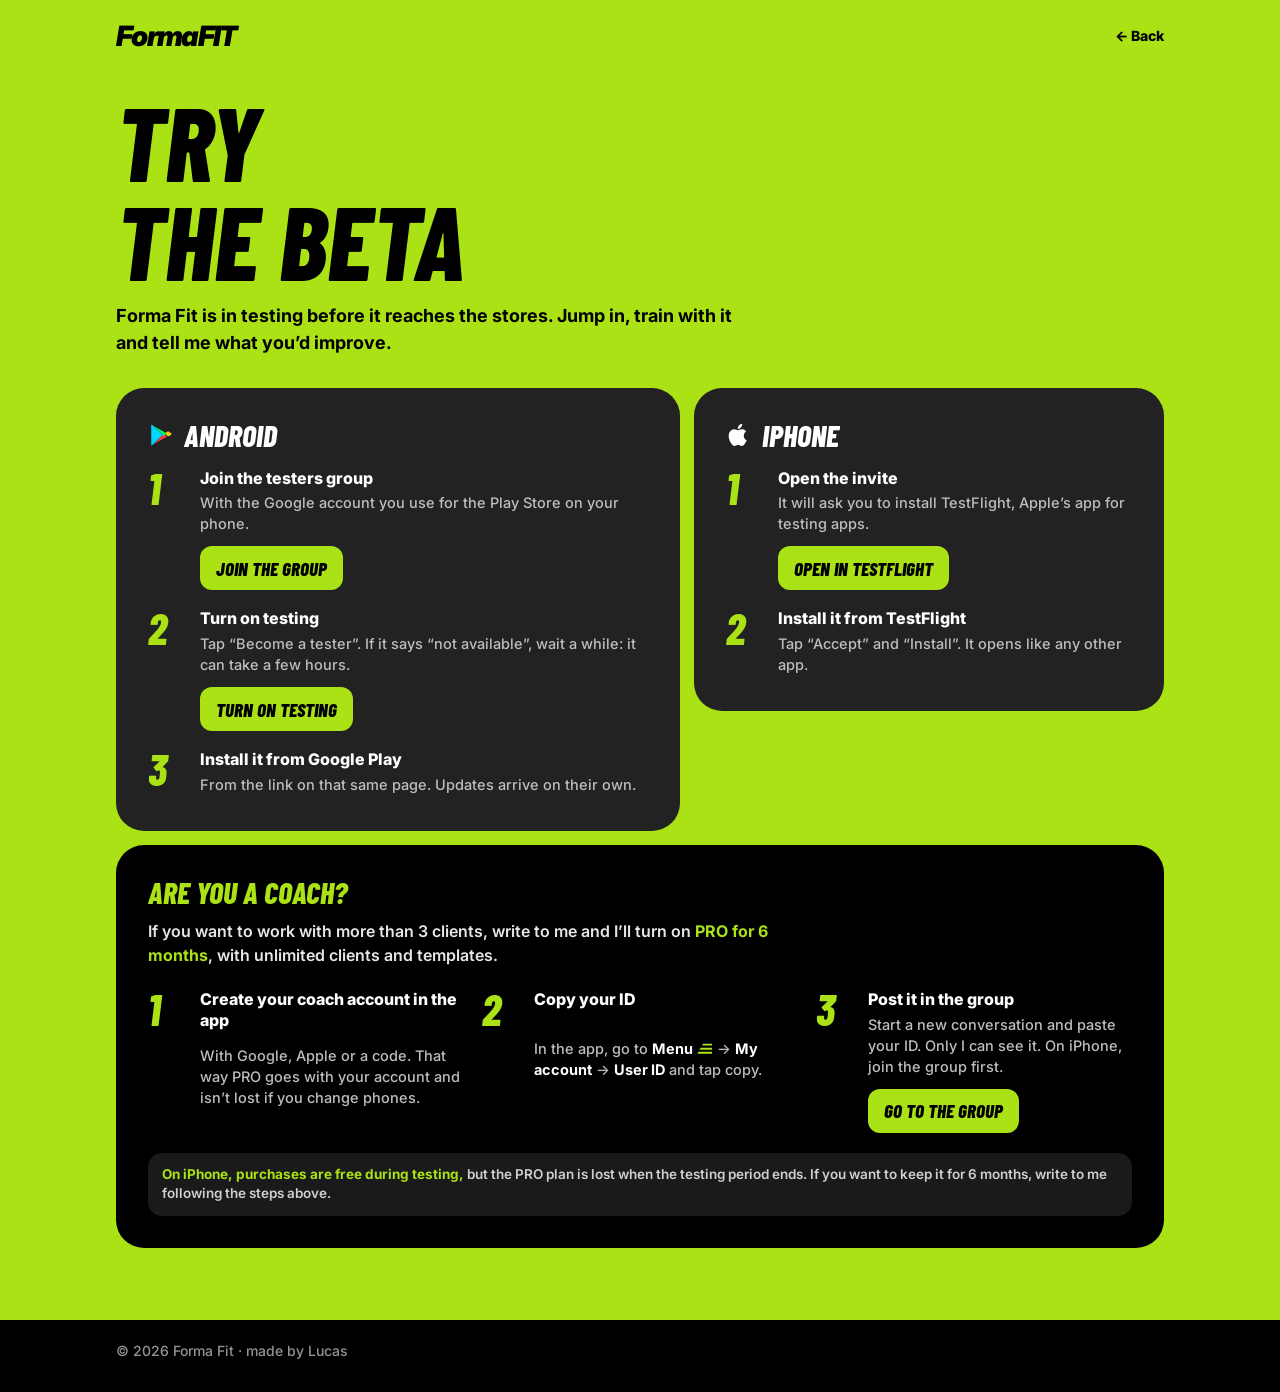
==== beta/index.html @ 675e8286 "Beta: página /beta/ con los pasos de Android y iPhone; los CTA llevan a ella (M02-03) Mientras BETA " ====
<!doctype html>
<html lang="es">
<head>
<meta charset="utf-8">
<meta name="viewport" content="width=device-width, initial-scale=1">
<title>Beta · Forma Fit</title>
<meta name="description" content="Cómo entrar a probar la beta de Forma Fit en Android y iPhone.">
<link rel="icon" href="/favicon.png">
<link rel="preconnect" href="https://fonts.googleapis.com">
<link rel="preconnect" href="https://fonts.gstatic.com" crossorigin>
<link rel="stylesheet" href="https://fonts.googleapis.com/css2?family=Barlow+Condensed:ital,wght@1,800&family=Inter:wght@500;600;700;800;900&display=swap">
<style>
/* Página de la beta: a ella llevan los CTA de la landing mientras la app no
   está publicada (BETA en /index.html). Al publicar, los CTA vuelven a las
   tiendas y esta página sobra. Idioma: el mismo que eligió la landing. */
:root { --lime: #aae216; --card: #222; --text: #e6e6e6; --muted: #949494; --max: 1080px; }
* { box-sizing: border-box; }
html { -webkit-text-size-adjust: 100%; }
body { margin: 0; background: var(--lime); color: #000; font: 500 16px/1.55 Inter, system-ui, sans-serif; -webkit-font-smoothing: antialiased; }
a { color: inherit; }
.wrap { width: 100%; max-width: var(--max); margin: 0 auto; padding: 0 16px; }
.disp { font-family: "Barlow Condensed", sans-serif; font-style: italic; font-weight: 800; line-height: .95; text-transform: uppercase; }

.top { display: flex; justify-content: space-between; align-items: center; padding: 22px 0 18px; }
.logo { font: italic 900 28px/1 Inter; letter-spacing: -.06em; text-decoration: none; }
.back { font: 800 14px/1 Inter; text-decoration: none; }

h1 { font-size: clamp(56px, 16vw, 104px); margin: 24px 0 0; }
.lead { margin: 12px 0 0; font: 700 18px/1.5 Inter; max-width: 52ch; }

.plats { display: grid; gap: 14px; margin-top: 32px; }
.plat { background: var(--card); color: var(--text); border-radius: 28px; padding: 24px 22px; }
.plat-h { display: flex; align-items: center; gap: 10px; margin: 0 0 18px; color: #fff; font: italic 800 30px/1 "Barlow Condensed"; text-transform: uppercase; }
.plat-h svg { width: 26px; height: 26px; }
.plat.pro { background: #000; }
.plat.pro .plat-h { color: var(--lime); }
.pro-lead { margin: -6px 0 22px; color: #e6e6e6; font: 600 16px/1.5 Inter; max-width: 60ch; }
.pro-lead b { color: var(--lime); }
.ico { width: 1.1em; height: 1.1em; vertical-align: -3px; fill: var(--lime); }
.steps { list-style: none; margin: 0; padding: 0; display: grid; gap: 18px; counter-reset: s; }
.steps li { display: grid; grid-template-columns: 40px 1fr; gap: 4px 12px; counter-increment: s; }
.steps li::before { content: counter(s); grid-row: span 3; font: italic 800 44px/.9 "Barlow Condensed"; color: var(--lime); }
.steps b { color: #fff; font: 800 16px/1.3 Inter; }
.steps p { margin: 0; color: #bdbdbd; font-size: 14.5px; line-height: 1.45; }
.steps i { color: #fff; font-style: normal; font-weight: 700; }
.btn { justify-self: start; margin-top: 8px; display: inline-flex; align-items: center; height: 44px; padding: 0 16px; border-radius: 12px; background: var(--lime); color: #000; text-decoration: none; font: italic 800 19px/1 "Barlow Condensed"; text-transform: uppercase; }
.warn { margin: 20px 0 0; padding: 12px 14px; border-radius: 14px; background: #1a1a1a; color: #cfcfcf; font: 600 13.5px/1.45 Inter; }
.warn b { color: var(--lime); }
@media (min-width: 860px) {
  .plats { grid-template-columns: 1.2fr 1fr; align-items: start; }
  .plat { padding: 32px; }
  .plat.pro { grid-column: 1 / -1; }
  .plat.pro .steps { grid-template-columns: repeat(3, 1fr); }
}

footer { margin-top: 72px; background: #000; color: var(--muted); font-size: 14px; padding: 20px 0 30px; }
</style>
</head>
<body>
<svg width="0" height="0" style="position:absolute" aria-hidden="true">
  <symbol id="gp" viewBox="0 0 24 24"><path fill="#00d7fe" d="M3.6 2.2 13.4 12l-9.8 9.8c-.4-.2-.6-.6-.6-1.1V3.3c0-.5.2-.9.6-1.1Z"/><path fill="#ffce00" d="m18.5 8.6 2.6 1.5c.8.5.8 1.3 0 1.8l-2.6 1.5-3-3 3-1.8Z"/><path fill="#ff3a44" d="m14.6 10.8 2.7 2.7-11.8 6.7 9.1-9.4Z"/><path fill="#00f076" d="M5.5 3.8l11.8 6.7-2.7 2.7-9.1-9.4Z"/></symbol>
  <symbol id="ap" viewBox="0 0 24 24"><path fill="currentColor" d="M16.4 12.6c0-2.6 2.1-3.8 2.2-3.9-1.2-1.8-3.1-2-3.7-2-1.6-.2-3.1.9-3.9.9-.8 0-2-.9-3.4-.9-1.7 0-3.3 1-4.2 2.6-1.8 3.1-.5 7.7 1.3 10.2.9 1.2 1.9 2.6 3.2 2.6 1.3-.1 1.8-.8 3.3-.8 1.6 0 2 .8 3.4.8 1.4 0 2.3-1.3 3.1-2.5 1-1.4 1.4-2.8 1.4-2.9 0 0-2.7-1-2.7-4.1ZM13.9 4.9c.7-.9 1.2-2 1.1-3.2-1 0-2.3.7-3 1.6-.7.8-1.2 2-1.1 3.1 1.1.1 2.3-.6 3-1.5Z"/></symbol>
</svg>

<div class="wrap">
  <div class="top"><a class="logo" href="/">FormaFIT</a><a class="back" href="/" data-t="back">← Volver</a></div>

  <h1 class="disp" data-t="h1">Prueba<br>la beta</h1>
  <p class="lead" data-t="lead">Forma Fit está en pruebas antes de salir en las tiendas. Entra, entrena con ella y cuéntame qué mejorarías.</p>

  <div class="plats">
    <section class="plat">
      <h2 class="plat-h"><svg aria-hidden="true"><use href="#gp"/></svg>Android</h2>
      <ol class="steps">
        <li><b data-t="a1">Únete al grupo de testers</b><p data-t="a1p">Con la cuenta de Google que usas en el Play Store del móvil.</p><a class="btn" href="https://groups.google.com/g/formafit-beta" data-t="a1b">Unirme al grupo</a></li>
        <li><b data-t="a2">Activa la prueba</b><p data-t="a2p">Pulsa «Convertirse en tester». Si te sale «no disponible», espera un rato: puede tardar unas horas.</p><a class="btn" href="https://play.google.com/apps/testing/com.formastudio.formafit" data-t="a2b">Activar la prueba</a></li>
        <li><b data-t="a3">Instálala desde Google Play</b><p data-t="a3p">Desde el enlace que aparece en esa misma página. Las actualizaciones te llegan solas.</p></li>
      </ol>
    </section>

    <section class="plat">
      <h2 class="plat-h"><svg aria-hidden="true"><use href="#ap"/></svg>iPhone</h2>
      <ol class="steps">
        <li><b data-t="i1">Abre la invitación</b><p data-t="i1p">Te pedirá instalar TestFlight, la app de Apple para probar apps.</p><a class="btn" href="https://testflight.apple.com/join/rZQrqPW6" data-t="i1b">Abrir en TestFlight</a></li>
        <li><b data-t="i2">Instálala desde TestFlight</b><p data-t="i2p">Pulsa «Aceptar» e «Instalar». Se abre como cualquier otra app.</p></li>
      </ol>
    </section>

    <section class="plat pro">
      <h2 class="plat-h" data-t="pH">¿Eres entrenador/a?</h2>
      <p class="pro-lead" data-t="pLead">Si quieres trabajar con más de 3 clientes, escríbeme y te activo <b>PRO durante 6 meses</b>, con clientes y plantillas ilimitados.</p>
      <ol class="steps">
        <li><b data-t="p1">Crea tu cuenta de entrenador/a en la app</b><p data-t="p1p">Con Google, Apple o código. Así el PRO va con tu cuenta y no se pierde al cambiar de móvil.</p></li>
        <li><b data-t="p2">Copia tu ID</b><p><span data-t="p2a">En la app, ve a <i>Menú</i></span> <svg class="ico" viewBox="0 0 26 26" aria-hidden="true"><path d="M10 4.5H24.5V7.5H8Z M6 11.1H24.5V14.1H4Z M2.4 17.7H24.5V20.7H.4Z"/></svg> <span data-t="p2b">→ <i>Mi cuenta</i> → <i>ID de usuario</i> y pulsa copiar.</span></p></li>
        <li><b data-t="p3">Publícalo en el grupo</b><p data-t="p3p">Abre una conversación nueva y pega tu ID. Solo lo veo yo. En iPhone, únete primero al grupo.</p><a class="btn" href="https://groups.google.com/g/formafit-beta" data-t="p3b">Ir al grupo</a></li>
      </ol>
      <p class="warn" data-t="iosWarn"><b>En iPhone, durante la prueba las compras son gratis,</b> pero el plan PRO se pierde cuando termina el periodo de pruebas. Si quieres conservarlo 6 meses, escríbeme siguiendo los pasos de arriba.</p>
    </section>
  </div>
</div>

<footer><div class="wrap" data-t="foot">© 2026 Forma Fit · hecha por Lucas</div></footer>

<script>
// El idioma que eligió la landing (localStorage 'lang'); si no, el del navegador.
let saved = null;
try { saved = localStorage.getItem('lang'); } catch {}
const en = saved ? saved === 'en' : !navigator.languages.some((l) => l.toLowerCase().startsWith('es'));
const EN = {
  back: '← Back',
  h1: 'Try<br>the beta',
  lead: 'Forma Fit is in testing before it reaches the stores. Jump in, train with it and tell me what you’d improve.',
  a1: 'Join the testers group',
  a1p: 'With the Google account you use for the Play Store on your phone.',
  a1b: 'Join the group',
  a2: 'Turn on testing',
  a2p: 'Tap “Become a tester”. If it says “not available”, wait a while: it can take a few hours.',
  a2b: 'Turn on testing',
  a3: 'Install it from Google Play',
  a3p: 'From the link on that same page. Updates arrive on their own.',
  i1: 'Open the invite',
  i1p: 'It will ask you to install TestFlight, Apple’s app for testing apps.',
  i1b: 'Open in TestFlight',
  i2: 'Install it from TestFlight',
  i2p: 'Tap “Accept” and “Install”. It opens like any other app.',
  pH: 'Are you a coach?',
  pLead: 'If you want to work with more than 3 clients, write to me and I’ll turn on <b>PRO for 6 months</b>, with unlimited clients and templates.',
  p1: 'Create your coach account in the app',
  p1p: 'With Google, Apple or a code. That way PRO goes with your account and isn’t lost if you change phones.',
  p2: 'Copy your ID',
  p2a: 'In the app, go to <i>Menu</i>',
  p2b: '→ <i>My account</i> → <i>User ID</i> and tap copy.',
  p3: 'Post it in the group',
  p3p: 'Start a new conversation and paste your ID. Only I can see it. On iPhone, join the group first.',
  p3b: 'Go to the group',
  iosWarn: '<b>On iPhone, purchases are free during testing,</b> but the PRO plan is lost when the testing period ends. If you want to keep it for 6 months, write to me following the steps above.',
  foot: '© 2026 Forma Fit · made by Lucas',
};
if (en) {
  document.documentElement.lang = 'en';
  document.title = 'Beta · Forma Fit';
  document.querySelectorAll('[data-t]').forEach((el) => { const v = EN[el.dataset.t]; if (v != null) el.innerHTML = v; });
}
</script>
</body>
</html>
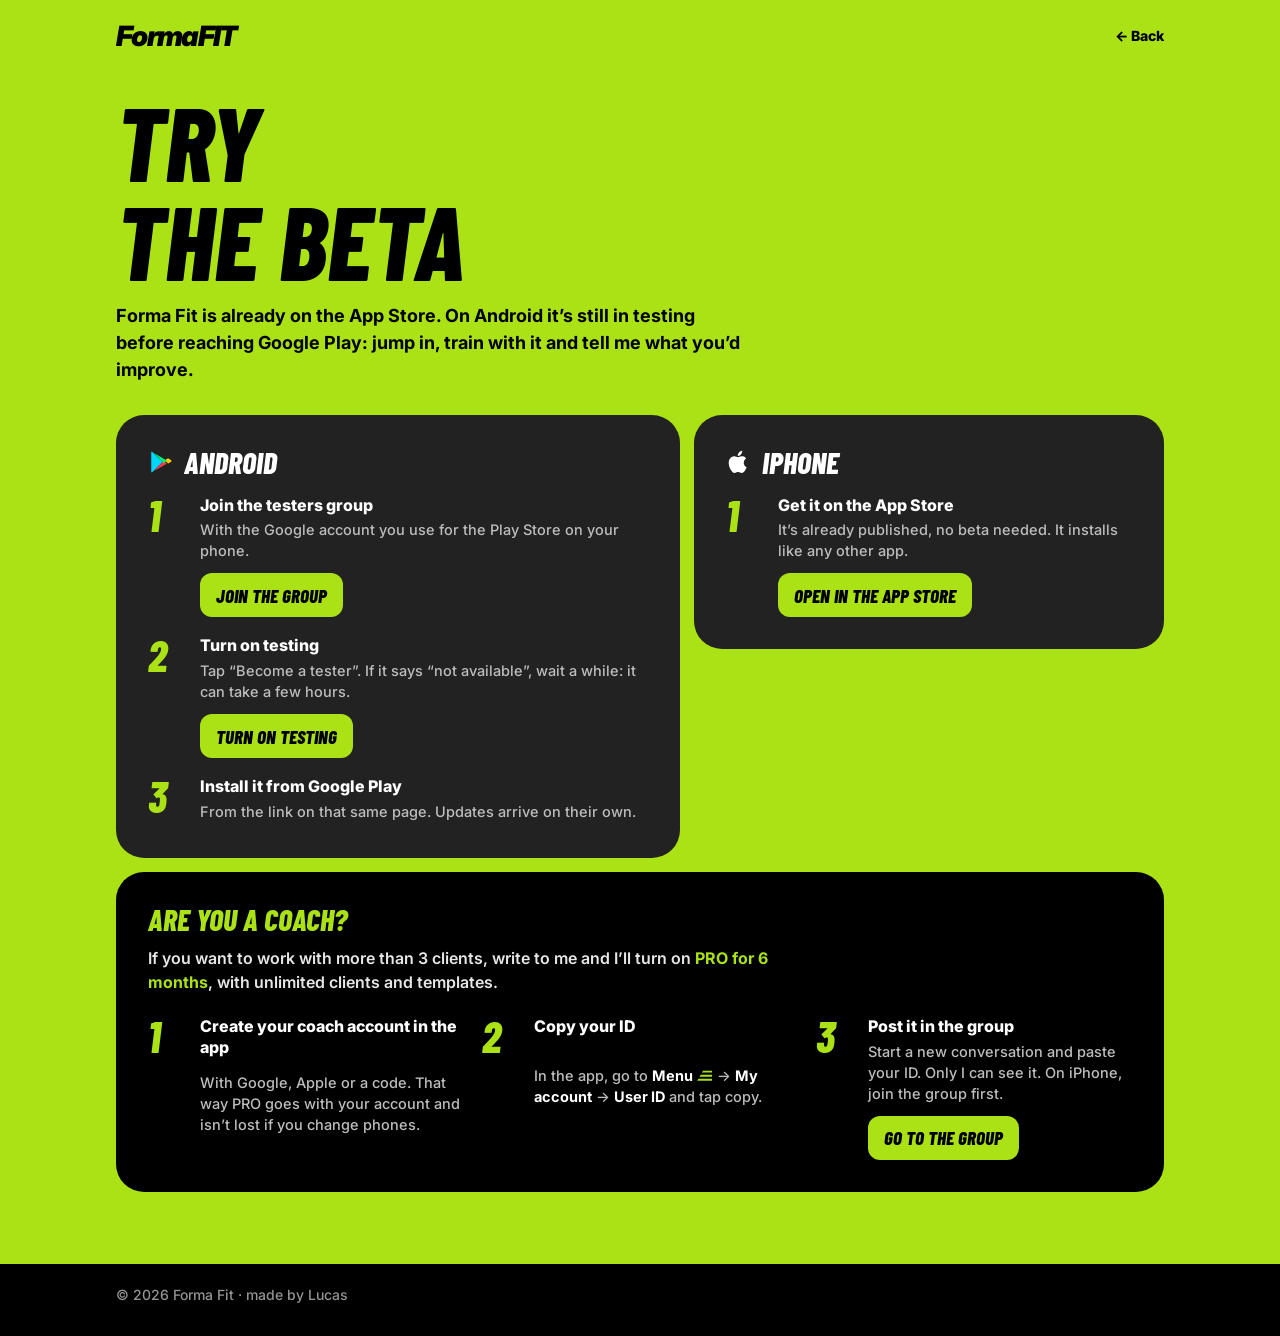
==== commit ef5a08d9: "Web: enlace del App Store; Android sigue en beta; beta sin TestFlight Co-Authored-By: Claude Sonnet " ====
--- a/beta/index.html
+++ b/beta/index.html
@@ -66,7 +66,7 @@
   <div class="top"><a class="logo" href="/">FormaFIT</a><a class="back" href="/" data-t="back">← Volver</a></div>
 
   <h1 class="disp" data-t="h1">Prueba<br>la beta</h1>
-  <p class="lead" data-t="lead">Forma Fit está en pruebas antes de salir en las tiendas. Entra, entrena con ella y cuéntame qué mejorarías.</p>
+  <p class="lead" data-t="lead">Forma Fit ya está en el App Store. En Android sigue en pruebas antes de salir en Google Play: entra, entrena con ella y cuéntame qué mejorarías.</p>
 
   <div class="plats">
     <section class="plat">
@@ -81,8 +81,7 @@
     <section class="plat">
       <h2 class="plat-h"><svg aria-hidden="true"><use href="#ap"/></svg>iPhone</h2>
       <ol class="steps">
-        <li><b data-t="i1">Abre la invitación</b><p data-t="i1p">Te pedirá instalar TestFlight, la app de Apple para probar apps.</p><a class="btn" href="https://testflight.apple.com/join/rZQrqPW6" data-t="i1b">Abrir en TestFlight</a></li>
-        <li><b data-t="i2">Instálala desde TestFlight</b><p data-t="i2p">Pulsa «Aceptar» e «Instalar». Se abre como cualquier otra app.</p></li>
+        <li><b data-t="i1">Descárgala en el App Store</b><p data-t="i1p">Ya está publicada, no hace falta beta. Se instala como cualquier otra app.</p><a class="btn" href="https://apps.apple.com/app/id6797842181" data-t="i1b">Abrir en el App Store</a></li>
       </ol>
     </section>
 
@@ -94,7 +93,6 @@
         <li><b data-t="p2">Copia tu ID</b><p><span data-t="p2a">En la app, ve a <i>Menú</i></span> <svg class="ico" viewBox="0 0 26 26" aria-hidden="true"><path d="M10 4.5H24.5V7.5H8Z M6 11.1H24.5V14.1H4Z M2.4 17.7H24.5V20.7H.4Z"/></svg> <span data-t="p2b">→ <i>Mi cuenta</i> → <i>ID de usuario</i> y pulsa copiar.</span></p></li>
         <li><b data-t="p3">Publícalo en el grupo</b><p data-t="p3p">Abre una conversación nueva y pega tu ID. Solo lo veo yo. En iPhone, únete primero al grupo.</p><a class="btn" href="https://groups.google.com/g/formafit-beta" data-t="p3b">Ir al grupo</a></li>
       </ol>
-      <p class="warn" data-t="iosWarn"><b>En iPhone, durante la prueba las compras son gratis,</b> pero el plan PRO se pierde cuando termina el periodo de pruebas. Si quieres conservarlo 6 meses, escríbeme siguiendo los pasos de arriba.</p>
     </section>
   </div>
 </div>
@@ -109,7 +107,7 @@
 const EN = {
   back: '← Back',
   h1: 'Try<br>the beta',
-  lead: 'Forma Fit is in testing before it reaches the stores. Jump in, train with it and tell me what you’d improve.',
+  lead: 'Forma Fit is already on the App Store. On Android it’s still in testing before reaching Google Play: jump in, train with it and tell me what you’d improve.',
   a1: 'Join the testers group',
   a1p: 'With the Google account you use for the Play Store on your phone.',
   a1b: 'Join the group',
@@ -118,11 +116,9 @@
   a2b: 'Turn on testing',
   a3: 'Install it from Google Play',
   a3p: 'From the link on that same page. Updates arrive on their own.',
-  i1: 'Open the invite',
-  i1p: 'It will ask you to install TestFlight, Apple’s app for testing apps.',
-  i1b: 'Open in TestFlight',
-  i2: 'Install it from TestFlight',
-  i2p: 'Tap “Accept” and “Install”. It opens like any other app.',
+  i1: 'Get it on the App Store',
+  i1p: 'It’s already published, no beta needed. It installs like any other app.',
+  i1b: 'Open in the App Store',
   pH: 'Are you a coach?',
   pLead: 'If you want to work with more than 3 clients, write to me and I’ll turn on <b>PRO for 6 months</b>, with unlimited clients and templates.',
   p1: 'Create your coach account in the app',
@@ -133,7 +129,6 @@
   p3: 'Post it in the group',
   p3p: 'Start a new conversation and paste your ID. Only I can see it. On iPhone, join the group first.',
   p3b: 'Go to the group',
-  iosWarn: '<b>On iPhone, purchases are free during testing,</b> but the PRO plan is lost when the testing period ends. If you want to keep it for 6 months, write to me following the steps above.',
   foot: '© 2026 Forma Fit · made by Lucas',
 };
 if (en) {
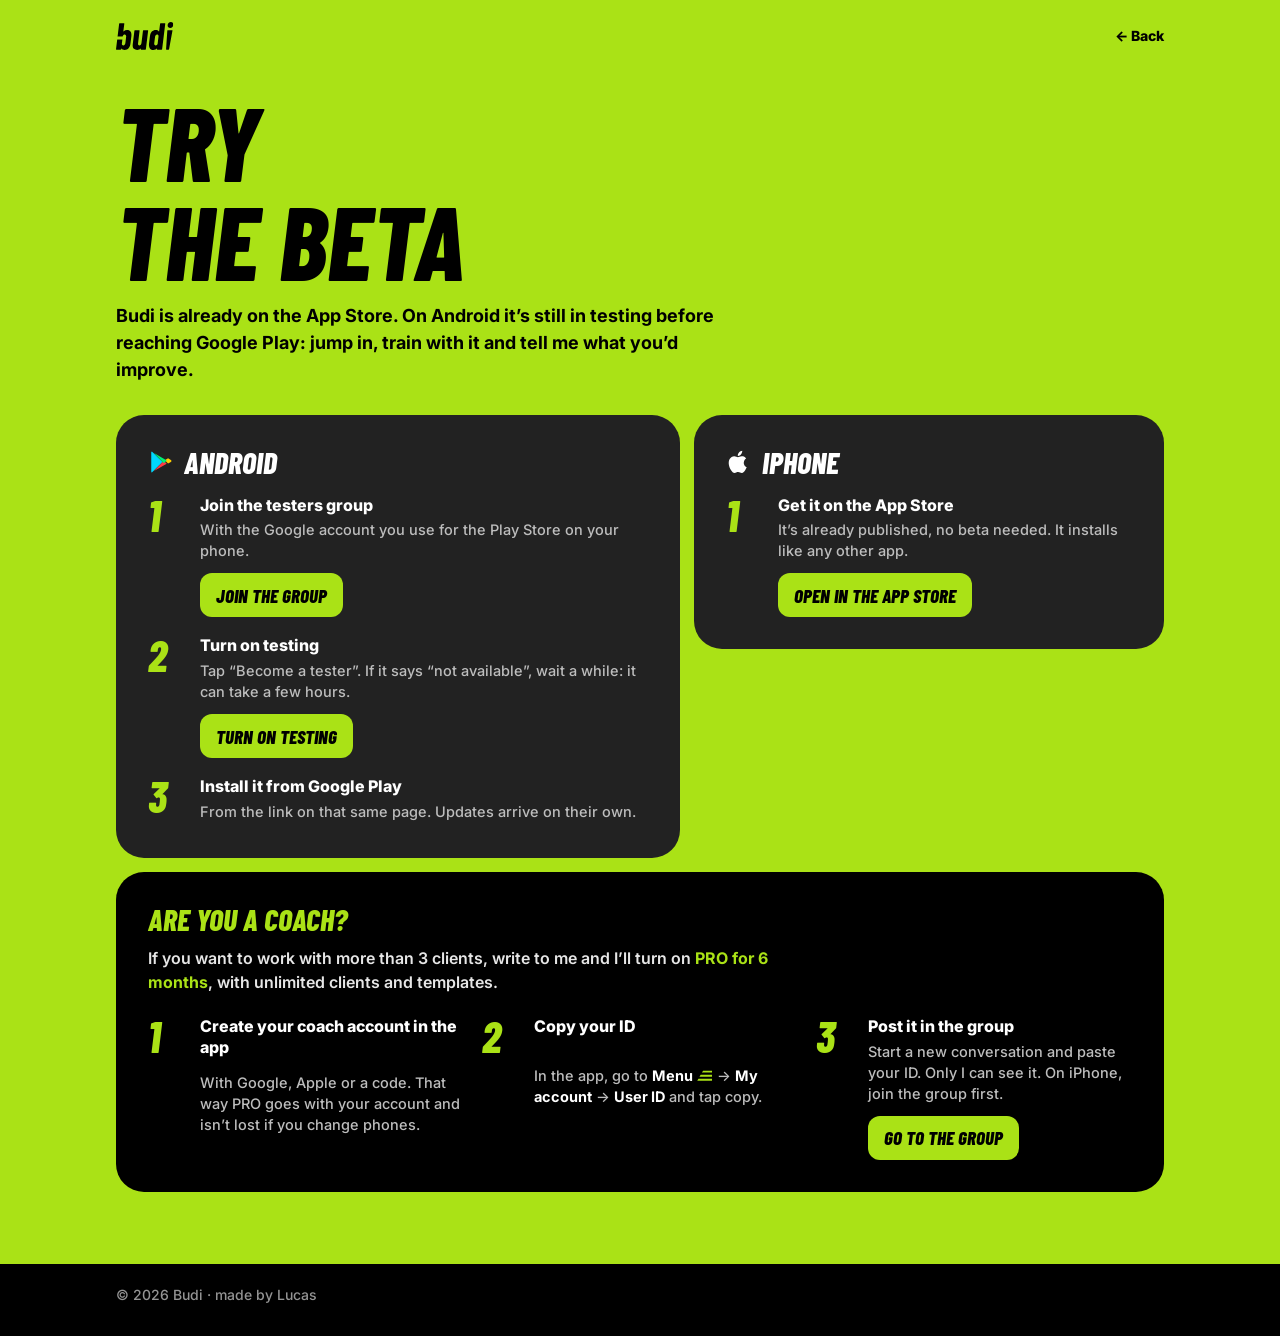
==== commit 2faa56d8: "Web: Budi — nombre, logo, icono, dominio budiapp.app, sitemap y robots Co-Authored-By: Claude Opus 5" ====
--- a/beta/index.html
+++ b/beta/index.html
@@ -3,8 +3,8 @@
 <head>
 <meta charset="utf-8">
 <meta name="viewport" content="width=device-width, initial-scale=1">
-<title>Beta · Forma Fit</title>
-<meta name="description" content="Cómo entrar a probar la beta de Forma Fit en Android y iPhone.">
+<title>Beta · Budi</title>
+<meta name="description" content="Cómo entrar a probar la beta de Budi en Android y iPhone.">
 <link rel="icon" href="/favicon.png">
 <link rel="preconnect" href="https://fonts.googleapis.com">
 <link rel="preconnect" href="https://fonts.gstatic.com" crossorigin>
@@ -22,7 +22,8 @@
 .disp { font-family: "Barlow Condensed", sans-serif; font-style: italic; font-weight: 800; line-height: .95; text-transform: uppercase; }
 
 .top { display: flex; justify-content: space-between; align-items: center; padding: 22px 0 18px; }
-.logo { font: italic 900 28px/1 Inter; letter-spacing: -.06em; text-decoration: none; }
+.logo { display: inline-flex; font-size: 28px; color: inherit; text-decoration: none; }
+.logo svg { height: 1em; width: calc(1em * 380 / 185); fill: currentColor; }
 .back { font: 800 14px/1 Inter; text-decoration: none; }
 
 h1 { font-size: clamp(56px, 16vw, 104px); margin: 24px 0 0; }
@@ -63,10 +64,10 @@
 </svg>
 
 <div class="wrap">
-  <div class="top"><a class="logo" href="/">FormaFIT</a><a class="back" href="/" data-t="back">← Volver</a></div>
+  <div class="top"><a class="logo" href="/" aria-label="Budi"><svg viewBox="0 0 380 185" aria-hidden="true"><mask id="logo-cut" maskUnits="userSpaceOnUse" x="0" y="0" width="380" height="185"><rect width="380" height="185" fill="#fff"/><rect x="2" y="95.76" width="50.68" height="20.08"/></mask><g mask="url(#logo-cut)"><path d="M72.8737 52.6137C82.5154 52.6137 89.7467 55.4397 94.5675 61.0917C99.5546 66.5775 102.048 74.5569 102.048 85.0297C102.048 89.1856 101.882 92.3441 101.549 94.5052L95.5649 142.88C93.9025 156.012 89.7467 166.319 83.0972 173.8C76.614 181.114 67.8035 184.771 56.6657 184.771C47.5227 184.771 40.707 181.613 36.2187 175.296C35.8862 174.963 35.5537 174.88 35.2212 175.047C34.8888 175.047 34.7225 175.296 34.7225 175.795L34.2238 179.784C34.0576 180.615 33.642 181.363 32.9771 182.028C32.4784 182.527 31.8134 182.777 30.9822 182.777H2.55587C1.72469 182.777 1.05976 182.527 0.561055 182.028C0.062347 181.363 -0.103899 180.615 0.0623369 179.784L20.7587 11.2209C20.925 10.3898 21.2574 9.72481 21.7561 9.22609C22.4211 8.56115 23.1691 8.22868 24.0003 8.22868H52.4267C53.2579 8.22868 53.9228 8.56115 54.4215 9.22609C54.9202 9.72481 55.0865 10.3898 54.9202 11.2209L48.6864 61.8398V62.0891C48.6864 62.0891 48.6864 62.1723 48.6864 62.3385C48.8526 62.3385 48.9357 62.3385 48.9357 62.3385C49.6007 62.3385 50.3487 61.9229 51.1799 61.0917C57.1644 55.4397 64.3957 52.6137 72.8737 52.6137ZM67.1386 96.9987C67.6373 92.8428 66.9723 89.435 65.1437 86.7752C63.3151 84.1154 60.7385 82.7855 57.4138 82.7855C54.5877 82.7855 51.928 83.783 49.4344 85.7778C47.1071 87.7726 45.5279 90.4324 44.6967 93.7571L38.7122 143.628C38.7122 146.953 39.6265 149.612 41.4551 151.607C43.2837 153.602 45.6941 154.6 48.6864 154.6C52.0111 154.6 54.8371 153.27 57.1644 150.61C59.6579 147.95 61.1541 144.542 61.6528 140.386L67.1386 96.9987Z M178.261 57.6008C178.427 56.7696 178.76 56.1046 179.258 55.6059C179.923 54.941 180.671 54.6085 181.502 54.6085H209.929C210.76 54.6085 211.425 54.941 211.924 55.6059C212.422 56.1046 212.589 56.7696 212.422 57.6008L197.461 179.784C197.295 180.615 196.879 181.363 196.214 182.028C195.716 182.527 195.051 182.777 194.219 182.777H165.793C164.962 182.777 164.297 182.527 163.798 182.028C163.3 181.363 163.133 180.615 163.3 179.784L163.798 175.545C163.965 175.047 163.881 174.714 163.549 174.548C163.216 174.382 162.884 174.548 162.552 175.047C157.232 181.363 149.585 184.522 139.611 184.522C130.967 184.522 123.902 182.112 118.416 177.291C112.93 172.304 110.187 164.74 110.187 154.6C110.187 153.103 110.353 150.693 110.686 147.368L121.657 57.6008C121.824 56.7696 122.156 56.1046 122.655 55.6059C123.32 54.941 124.068 54.6085 124.899 54.6085H153.325C154.157 54.6085 154.822 54.941 155.32 55.6059C155.819 56.1046 155.985 56.7696 155.819 57.6008L145.845 139.638C145.679 140.469 145.595 141.716 145.595 143.379C145.595 147.036 146.344 149.862 147.84 151.857C149.502 153.685 151.829 154.6 154.822 154.6C158.479 154.6 161.471 153.186 163.798 150.36C166.126 147.534 167.622 143.711 168.287 138.89L178.261 57.6008Z M291.372 11.2209C291.538 10.3898 291.871 9.72481 292.37 9.22609C293.034 8.56115 293.783 8.22868 294.614 8.22868H323.04C323.871 8.22868 324.536 8.56115 325.035 9.22609C325.534 9.72481 325.7 10.3898 325.534 11.2209L304.837 179.784C304.671 180.615 304.255 181.363 303.59 182.028C303.092 182.527 302.427 182.777 301.596 182.777H273.169C272.338 182.777 271.673 182.527 271.174 182.028C270.676 181.363 270.51 180.615 270.676 179.784L271.174 175.795C271.341 175.296 271.258 175.047 270.925 175.047C270.593 174.88 270.177 174.963 269.678 175.296C263.528 181.613 255.964 184.771 246.987 184.771C237.179 184.771 229.865 181.945 225.044 176.293C220.223 170.475 217.813 162.413 217.813 152.106C217.813 148.116 217.979 145.041 218.311 142.88L224.296 94.5052C225.958 81.0401 230.114 70.7334 236.764 63.5853C243.413 56.2709 252.224 52.6137 263.195 52.6137C266.852 52.6137 270.509 53.3618 274.167 54.8579C277.824 56.1878 280.982 58.6813 283.642 62.3385C283.975 62.671 284.307 62.8372 284.64 62.8372C284.972 62.671 285.138 62.3385 285.138 61.8398L291.372 11.2209ZM262.447 154.6C265.273 154.6 267.85 153.602 270.177 151.607C272.671 149.612 274.333 146.953 275.164 143.628L281.149 93.7571C281.149 90.4324 280.234 87.7726 278.406 85.7778C276.577 83.783 274.167 82.7855 271.174 82.7855C267.85 82.7855 264.941 84.1154 262.447 86.7752C260.12 89.435 258.707 92.8428 258.208 96.9987L252.722 140.386C252.224 144.542 252.888 147.95 254.717 150.61C256.546 153.27 259.122 154.6 262.447 154.6Z"/><path class="i" d="M358.109 39.3979C353.122 39.3979 349.049 37.8187 345.891 34.6602C342.733 31.5017 341.153 27.5121 341.153 22.6912C341.153 16.0418 343.231 10.6391 347.387 6.4832C351.543 2.16107 356.696 0 362.847 0C368 0 372.073 1.49612 375.065 4.48837C378.058 7.48062 379.554 11.4703 379.554 16.4574C379.554 22.7743 377.393 28.177 373.071 32.6654C368.915 37.1537 363.928 39.3979 358.109 39.3979ZM333.434 182.777C332.602 182.777 331.937 182.527 331.439 182.028C330.94 181.363 330.774 180.615 330.94 179.784L339.158 56.8527C339.325 56.0215 339.657 55.3566 340.156 54.8579C340.821 54.1929 341.569 53.8605 342.4 53.8605H370.826C371.658 53.8605 372.323 54.1929 372.821 54.8579C373.32 55.3566 373.486 56.0215 373.32 56.8527L350.629 179.784C350.463 180.615 350.047 181.363 349.382 182.028C348.883 182.527 348.218 182.777 347.387 182.777H333.434Z"/></g></svg></a><a class="back" href="/" data-t="back">← Volver</a></div>
 
   <h1 class="disp" data-t="h1">Prueba<br>la beta</h1>
-  <p class="lead" data-t="lead">Forma Fit ya está en el App Store. En Android sigue en pruebas antes de salir en Google Play: entra, entrena con ella y cuéntame qué mejorarías.</p>
+  <p class="lead" data-t="lead">Budi ya está en el App Store. En Android sigue en pruebas antes de salir en Google Play: entra, entrena con ella y cuéntame qué mejorarías.</p>
 
   <div class="plats">
     <section class="plat">
@@ -97,7 +98,7 @@
   </div>
 </div>
 
-<footer><div class="wrap" data-t="foot">© 2026 Forma Fit · hecha por Lucas</div></footer>
+<footer><div class="wrap" data-t="foot">© 2026 Budi · hecha por Lucas</div></footer>
 
 <script>
 // El idioma que eligió la landing (localStorage 'lang'); si no, el del navegador.
@@ -107,7 +108,7 @@
 const EN = {
   back: '← Back',
   h1: 'Try<br>the beta',
-  lead: 'Forma Fit is already on the App Store. On Android it’s still in testing before reaching Google Play: jump in, train with it and tell me what you’d improve.',
+  lead: 'Budi is already on the App Store. On Android it’s still in testing before reaching Google Play: jump in, train with it and tell me what you’d improve.',
   a1: 'Join the testers group',
   a1p: 'With the Google account you use for the Play Store on your phone.',
   a1b: 'Join the group',
@@ -129,11 +130,11 @@
   p3: 'Post it in the group',
   p3p: 'Start a new conversation and paste your ID. Only I can see it. On iPhone, join the group first.',
   p3b: 'Go to the group',
-  foot: '© 2026 Forma Fit · made by Lucas',
+  foot: '© 2026 Budi · made by Lucas',
 };
 if (en) {
   document.documentElement.lang = 'en';
-  document.title = 'Beta · Forma Fit';
+  document.title = 'Beta · Budi';
   document.querySelectorAll('[data-t]').forEach((el) => { const v = EN[el.dataset.t]; if (v != null) el.innerHTML = v; });
 }
 </script>
